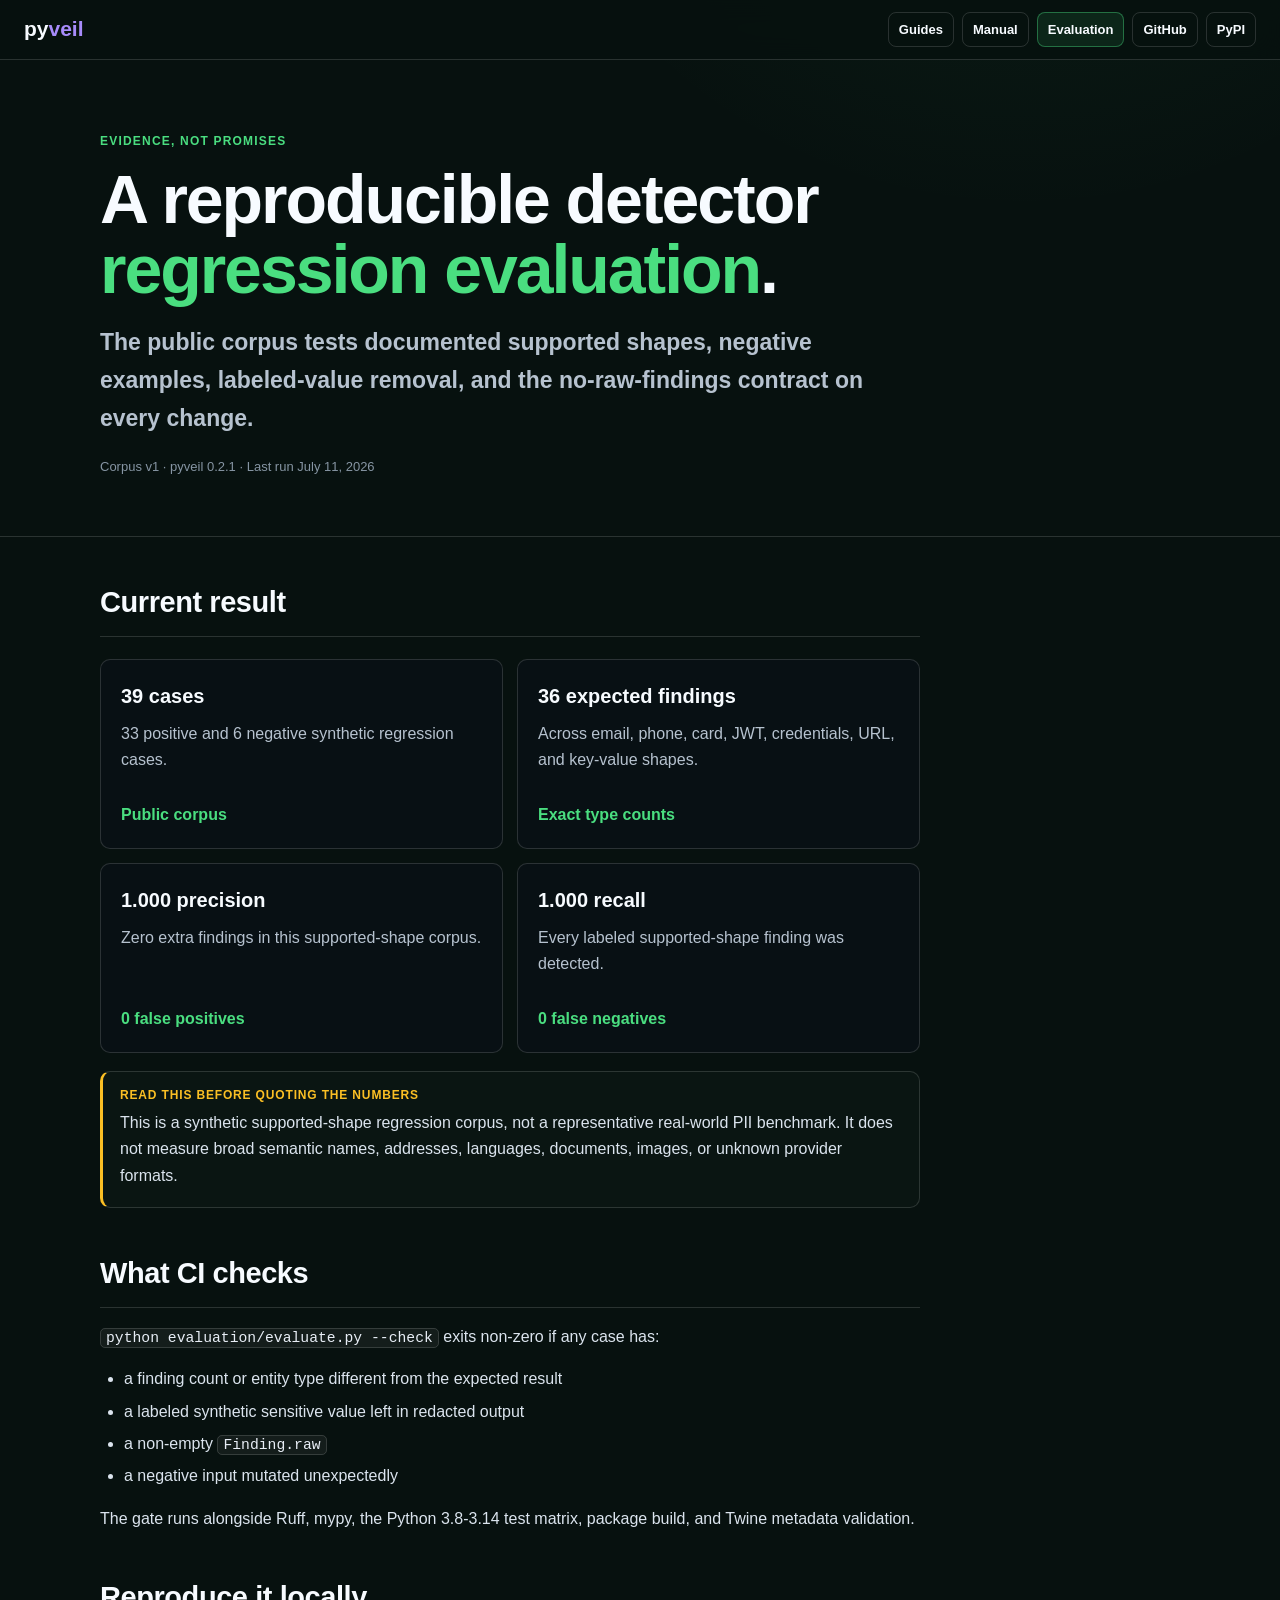
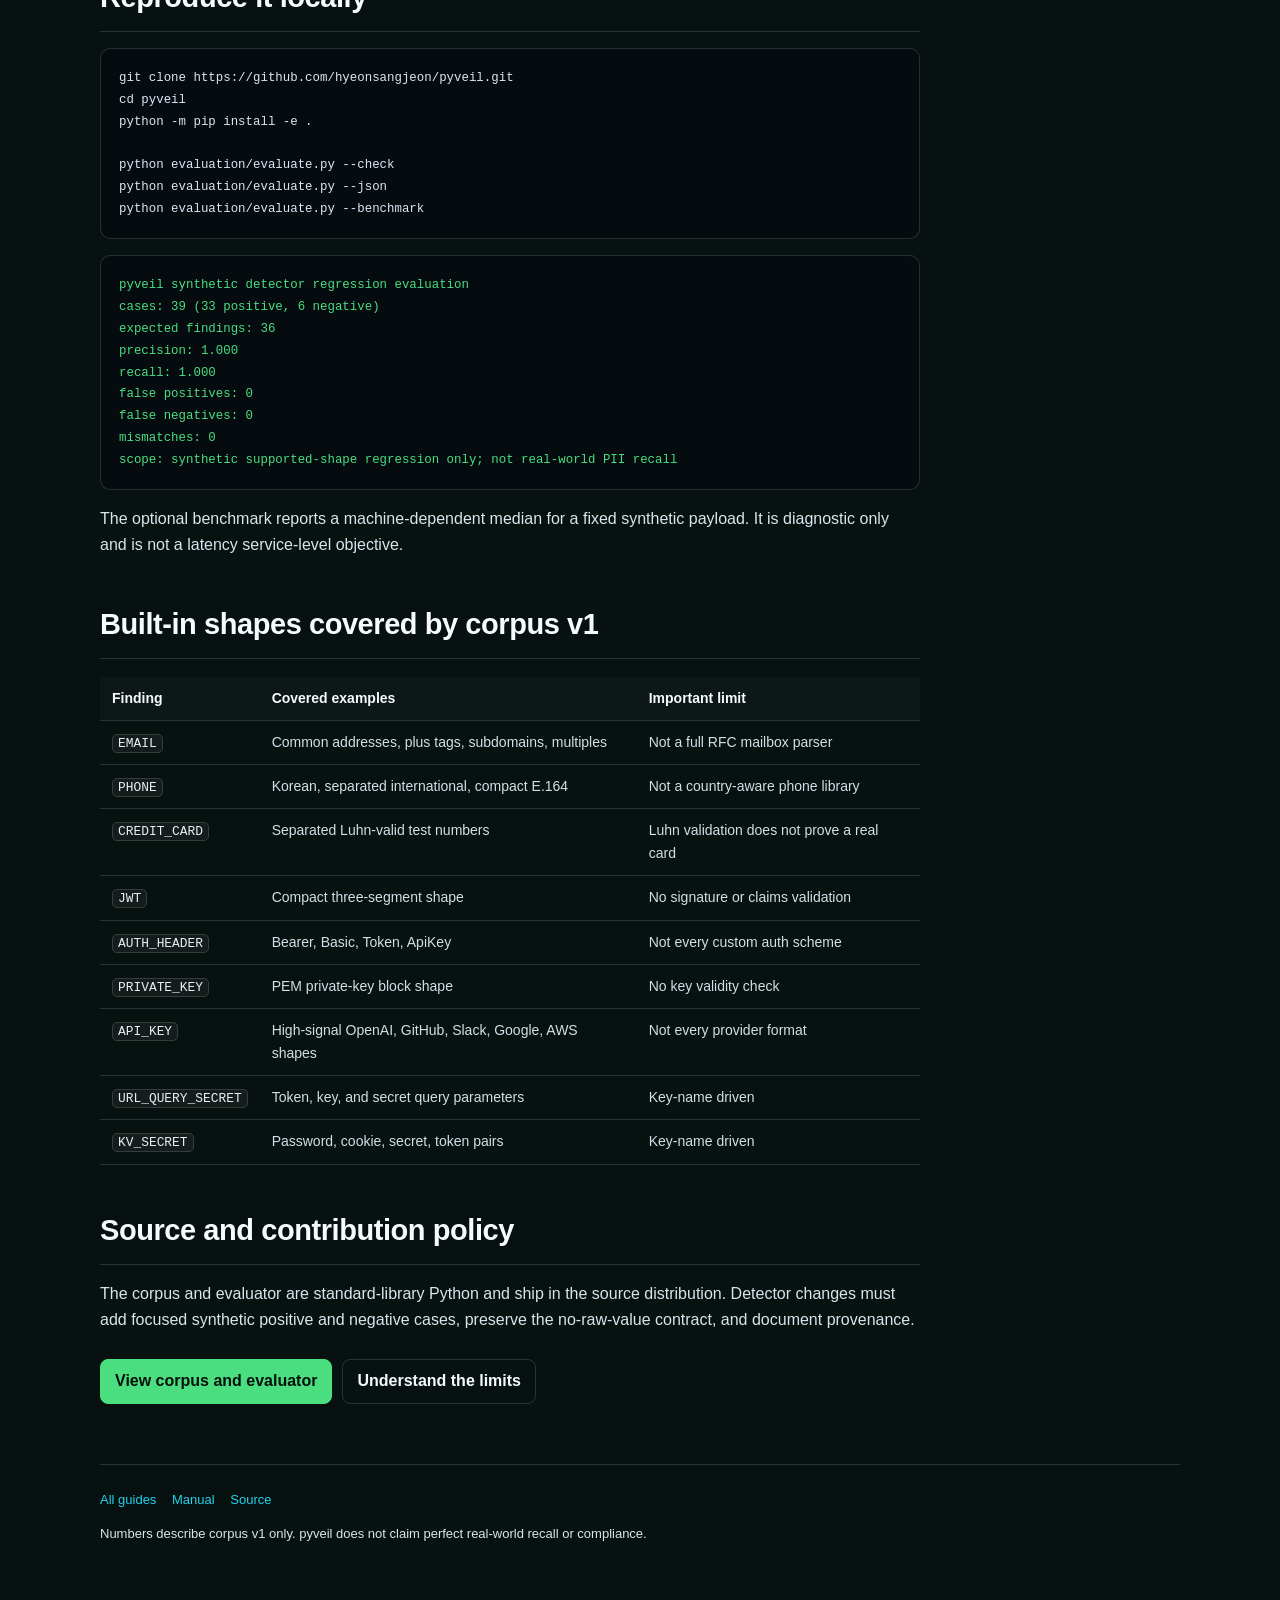
==== docs/evaluation.html @ 9793779a "feat: add evidence-backed discovery release Add search-intent guides for Python LLM and MCP PII reda" ====
<!doctype html>
<html lang="en">
<head>
  <meta charset="utf-8">
  <meta name="viewport" content="width=device-width, initial-scale=1">
  <title>pyveil detector evaluation: reproducible evidence</title>
  <meta name="description" content="Reproduce pyveil's synthetic detector regression evaluation: 39 supported-shape cases, exact mismatch checks, raw-value leak checks, and honest limitations.">
  <link rel="canonical" href="https://hyeonsangjeon.github.io/pyveil/evaluation.html">
  <link rel="icon" href="media/favicon.svg" type="image/svg+xml">
  <link rel="sitemap" href="sitemap.xml" type="application/xml">
  <link rel="alternate" href="llms.txt" type="text/plain" title="LLM-readable documentation">
  <meta property="og:type" content="article">
  <meta property="og:site_name" content="pyveil">
  <meta property="og:title" content="pyveil detector evaluation: reproducible evidence">
  <meta property="og:description" content="A public synthetic corpus, exact CI gate, and explicit limits for pyveil's built-in detectors.">
  <meta property="og:url" content="https://hyeonsangjeon.github.io/pyveil/evaluation.html">
  <meta property="og:image" content="https://hyeonsangjeon.github.io/pyveil/media/social-preview.png">
  <meta name="twitter:card" content="summary_large_image">
  <link rel="stylesheet" href="guides/style.css">
  <script type="application/ld+json">
  {
    "@context": "https://schema.org",
    "@type": "TechArticle",
    "headline": "pyveil detector evaluation: reproducible evidence",
    "datePublished": "2026-07-11",
    "dateModified": "2026-07-11",
    "author": {"@type": "Person", "name": "Hyeon Sang Jeon"},
    "mainEntityOfPage": "https://hyeonsangjeon.github.io/pyveil/evaluation.html",
    "about": ["PII detection evaluation", "secret redaction", "Python testing"]
  }
  </script>
</head>
<body>
  <header class="topbar">
    <a class="brand" href="./">py<span>veil</span></a>
    <nav class="nav" aria-label="Primary">
      <a href="guides/">Guides</a>
      <a href="manual.html">Manual</a>
      <a class="active" href="evaluation.html">Evaluation</a>
      <a href="https://github.com/hyeonsangjeon/pyveil">GitHub</a>
      <a href="https://pypi.org/project/pyveil/">PyPI</a>
    </nav>
  </header>

  <div class="hero">
    <div class="shell">
      <p class="eyebrow">Evidence, not promises</p>
      <h1>A reproducible detector <strong>regression evaluation</strong>.</h1>
      <p class="lede">The public corpus tests documented supported shapes, negative examples, labeled-value removal, and the no-raw-findings contract on every change.</p>
      <p class="meta">Corpus v1 &middot; pyveil 0.2.1 &middot; Last run July 11, 2026</p>
    </div>
  </div>

  <main class="shell">
    <article>
      <section>
        <h2>Current result</h2>
        <div class="cards">
          <div class="card"><h3>39 cases</h3><p>33 positive and 6 negative synthetic regression cases.</p><span class="more">Public corpus</span></div>
          <div class="card"><h3>36 expected findings</h3><p>Across email, phone, card, JWT, credentials, URL, and key-value shapes.</p><span class="more">Exact type counts</span></div>
          <div class="card"><h3>1.000 precision</h3><p>Zero extra findings in this supported-shape corpus.</p><span class="more">0 false positives</span></div>
          <div class="card"><h3>1.000 recall</h3><p>Every labeled supported-shape finding was detected.</p><span class="more">0 false negatives</span></div>
        </div>
        <div class="callout warn">
          <strong>Read this before quoting the numbers</strong>
          <p>This is a synthetic supported-shape regression corpus, not a representative real-world PII benchmark. It does not measure broad semantic names, addresses, languages, documents, images, or unknown provider formats.</p>
        </div>
      </section>

      <section>
        <h2>What CI checks</h2>
        <p><code>python evaluation/evaluate.py --check</code> exits non-zero if any case has:</p>
        <ul>
          <li>a finding count or entity type different from the expected result</li>
          <li>a labeled synthetic sensitive value left in redacted output</li>
          <li>a non-empty <code>Finding.raw</code></li>
          <li>a negative input mutated unexpectedly</li>
        </ul>
        <p>The gate runs alongside Ruff, mypy, the Python 3.8-3.14 test matrix, package build, and Twine metadata validation.</p>
      </section>

      <section>
        <h2>Reproduce it locally</h2>
        <pre><code>git clone https://github.com/hyeonsangjeon/pyveil.git
cd pyveil
python -m pip install -e .

python evaluation/evaluate.py --check
python evaluation/evaluate.py --json
python evaluation/evaluate.py --benchmark</code></pre>
        <pre class="out"><code>pyveil synthetic detector regression evaluation
cases: 39 (33 positive, 6 negative)
expected findings: 36
precision: 1.000
recall: 1.000
false positives: 0
false negatives: 0
mismatches: 0
scope: synthetic supported-shape regression only; not real-world PII recall</code></pre>
        <p>The optional benchmark reports a machine-dependent median for a fixed synthetic payload. It is diagnostic only and is not a latency service-level objective.</p>
      </section>

      <section>
        <h2>Built-in shapes covered by corpus v1</h2>
        <table>
          <thead><tr><th>Finding</th><th>Covered examples</th><th>Important limit</th></tr></thead>
          <tbody>
            <tr><td><code>EMAIL</code></td><td>Common addresses, plus tags, subdomains, multiples</td><td>Not a full RFC mailbox parser</td></tr>
            <tr><td><code>PHONE</code></td><td>Korean, separated international, compact E.164</td><td>Not a country-aware phone library</td></tr>
            <tr><td><code>CREDIT_CARD</code></td><td>Separated Luhn-valid test numbers</td><td>Luhn validation does not prove a real card</td></tr>
            <tr><td><code>JWT</code></td><td>Compact three-segment shape</td><td>No signature or claims validation</td></tr>
            <tr><td><code>AUTH_HEADER</code></td><td>Bearer, Basic, Token, ApiKey</td><td>Not every custom auth scheme</td></tr>
            <tr><td><code>PRIVATE_KEY</code></td><td>PEM private-key block shape</td><td>No key validity check</td></tr>
            <tr><td><code>API_KEY</code></td><td>High-signal OpenAI, GitHub, Slack, Google, AWS shapes</td><td>Not every provider format</td></tr>
            <tr><td><code>URL_QUERY_SECRET</code></td><td>Token, key, and secret query parameters</td><td>Key-name driven</td></tr>
            <tr><td><code>KV_SECRET</code></td><td>Password, cookie, secret, token pairs</td><td>Key-name driven</td></tr>
          </tbody>
        </table>
      </section>

      <section>
        <h2>Source and contribution policy</h2>
        <p>The corpus and evaluator are standard-library Python and ship in the source distribution. Detector changes must add focused synthetic positive and negative cases, preserve the no-raw-value contract, and document provenance.</p>
        <div class="actions">
          <a class="button primary" href="https://github.com/hyeonsangjeon/pyveil/tree/main/evaluation">View corpus and evaluator</a>
          <a class="button" href="guides/pyveil-vs-presidio.html">Understand the limits</a>
        </div>
      </section>
    </article>

    <footer class="footer">
      <a href="guides/">All guides</a>
      <a href="manual.html">Manual</a>
      <a href="https://github.com/hyeonsangjeon/pyveil">Source</a>
      <p>Numbers describe corpus v1 only. pyveil does not claim perfect real-world recall or compliance.</p>
    </footer>
  </main>
</body>
</html>
---- docs/guides/style.css ----
:root {
  color-scheme: dark;
  --bg: #07110f;
  --bg-soft: #0a1512;
  --ink: #f7fbff;
  --muted: #b6c2cf;
  --faint: #8695a3;
  --line: rgba(255, 255, 255, 0.14);
  --panel: rgba(9, 17, 22, 0.9);
  --code: #050b0f;
  --green: #4ade80;
  --violet: #a78bfa;
  --cyan: #22d3ee;
  --amber: #fbbf24;
}

* { box-sizing: border-box; }
html { scroll-behavior: smooth; }
body {
  margin: 0;
  background:
    radial-gradient(circle at 80% -10%, rgba(74, 222, 128, 0.08), transparent 34rem),
    var(--bg);
  color: var(--ink);
  font-family: -apple-system, BlinkMacSystemFont, "SF Pro Display", "Helvetica Neue", Arial, sans-serif;
  line-height: 1.65;
  -webkit-font-smoothing: antialiased;
}

a { color: var(--cyan); text-decoration: none; }
a:hover { text-decoration: underline; }
code {
  font-family: "SF Mono", SFMono-Regular, Menlo, Monaco, Consolas, monospace;
  font-size: 0.92em;
}
p code, li code, td code {
  padding: 1px 5px;
  border: 1px solid var(--line);
  border-radius: 5px;
  background: rgba(255,255,255,0.05);
  color: #e8eef6;
}

.topbar {
  position: sticky;
  top: 0;
  z-index: 20;
  display: flex;
  align-items: center;
  justify-content: space-between;
  gap: 18px;
  min-height: 60px;
  padding: 10px 24px;
  border-bottom: 1px solid var(--line);
  background: rgba(7, 17, 15, 0.9);
  backdrop-filter: blur(12px);
}
.brand { color: var(--ink); font-size: 21px; font-weight: 850; }
.brand:hover { text-decoration: none; }
.brand span { color: var(--violet); }
.nav { display: flex; align-items: center; flex-wrap: wrap; justify-content: flex-end; gap: 8px; }
.nav a {
  padding: 6px 10px;
  border: 1px solid var(--line);
  border-radius: 8px;
  color: var(--ink);
  font-size: 13px;
  font-weight: 700;
}
.nav a:hover, .nav a.active { background: rgba(74,222,128,0.1); border-color: rgba(74,222,128,0.4); text-decoration: none; }

.shell { width: min(1080px, calc(100% - 40px)); margin: 0 auto; }
.hero { padding: 72px 0 46px; border-bottom: 1px solid var(--line); }
.eyebrow {
  margin: 0 0 12px;
  color: var(--green);
  font-size: 12px;
  font-weight: 850;
  letter-spacing: 0.1em;
  text-transform: uppercase;
}
h1 {
  max-width: 850px;
  margin: 0;
  font-size: clamp(38px, 6vw, 68px);
  line-height: 1.03;
  letter-spacing: -0.03em;
}
h1 strong { color: var(--green); }
.lede {
  max-width: 800px;
  margin: 20px 0 0;
  color: var(--muted);
  font-size: clamp(18px, 2.3vw, 23px);
  font-weight: 560;
}
.meta { margin-top: 18px; color: var(--faint); font-size: 13px; }
.actions { display: flex; flex-wrap: wrap; gap: 10px; margin-top: 26px; }
.button {
  display: inline-flex;
  align-items: center;
  min-height: 40px;
  padding: 8px 14px;
  border: 1px solid var(--line);
  border-radius: 8px;
  color: var(--ink);
  font-weight: 750;
}
.button:hover { text-decoration: none; background: rgba(255,255,255,0.05); }
.button.primary { color: #04120b; border-color: var(--green); background: var(--green); }

main { padding: 42px 0 80px; }
article { max-width: 820px; }
section { scroll-margin-top: 76px; margin-top: 42px; }
section:first-child { margin-top: 0; }
h2 {
  margin: 0 0 14px;
  padding-bottom: 9px;
  border-bottom: 1px solid var(--line);
  font-size: 29px;
  letter-spacing: -0.015em;
}
h3 { margin: 28px 0 8px; font-size: 19px; }
p, li { color: #dbe4ee; }
ul, ol { padding-left: 24px; }
li { margin: 6px 0; }

.toc {
  display: flex;
  flex-wrap: wrap;
  gap: 7px;
  margin: 0 0 30px;
  padding: 14px;
  border: 1px solid var(--line);
  border-radius: 10px;
  background: var(--bg-soft);
}
.toc a { padding: 4px 8px; border-radius: 6px; color: var(--muted); font-size: 13px; font-weight: 700; }
.toc a:hover { background: rgba(255,255,255,0.06); color: var(--ink); text-decoration: none; }

.cards { display: grid; grid-template-columns: repeat(2, minmax(0, 1fr)); gap: 14px; margin-top: 22px; }
.card {
  display: flex;
  min-height: 190px;
  flex-direction: column;
  padding: 20px;
  border: 1px solid var(--line);
  border-radius: 10px;
  background: var(--panel);
  color: inherit;
}
.card:hover { border-color: rgba(74,222,128,0.5); transform: translateY(-2px); text-decoration: none; }
.card h2, .card h3 { margin: 0 0 8px; padding: 0; border: 0; font-size: 20px; }
.card p { margin: 0; color: var(--muted); }
.card .more { margin-top: auto; padding-top: 18px; color: var(--green); font-weight: 800; }

pre {
  position: relative;
  margin: 16px 0;
  padding: 18px;
  overflow: auto;
  border: 1px solid var(--line);
  border-radius: 10px;
  background: var(--code);
  color: #dce7f5;
  font-size: 13.5px;
  line-height: 1.6;
}
.out { color: var(--green); }
.comment { color: var(--faint); }

table { width: 100%; margin: 18px 0; border-collapse: collapse; font-size: 14px; }
th, td { padding: 10px 12px; border-bottom: 1px solid var(--line); text-align: left; vertical-align: top; }
th { color: var(--ink); background: rgba(255,255,255,0.025); }
td { color: #d4dee8; }
.yes { color: var(--green); font-weight: 800; }
.partial { color: var(--amber); font-weight: 800; }

.callout {
  margin: 18px 0;
  padding: 14px 17px;
  border: 1px solid var(--line);
  border-left: 3px solid var(--green);
  border-radius: 10px;
  background: var(--bg-soft);
}
.callout.warn { border-left-color: var(--amber); }
.callout strong:first-child { display: block; margin-bottom: 4px; color: var(--green); font-size: 12px; letter-spacing: .07em; text-transform: uppercase; }
.callout.warn strong:first-child { color: var(--amber); }
.callout p { margin: 4px 0; }

.flow {
  display: flex;
  align-items: center;
  flex-wrap: wrap;
  gap: 9px;
  margin: 18px 0;
  padding: 16px;
  border: 1px solid var(--line);
  border-radius: 10px;
  background: var(--bg-soft);
}
.node { padding: 7px 11px; border: 1px solid var(--line); border-radius: 7px; font-size: 13px; font-weight: 750; }
.node.safe { color: var(--green); border-color: rgba(74,222,128,.4); }
.node.veil { color: var(--violet); border-color: rgba(167,139,250,.45); }
.arrow { color: var(--faint); font-weight: 800; }

.footer { margin-top: 60px; padding: 24px 0 50px; border-top: 1px solid var(--line); color: var(--faint); font-size: 13px; }
.footer a { margin-right: 12px; }

@media (max-width: 720px) {
  .topbar { align-items: flex-start; padding: 10px 16px; }
  .nav a:nth-child(n+4) { display: none; }
  .shell { width: min(100% - 30px, 1080px); }
  .hero { padding: 48px 0 34px; }
  section { scroll-margin-top: 120px; }
  .cards { grid-template-columns: 1fr; }
  table { display: block; overflow-x: auto; }
  h1 { font-size: 38px; }
  pre { font-size: 12.5px; }
}
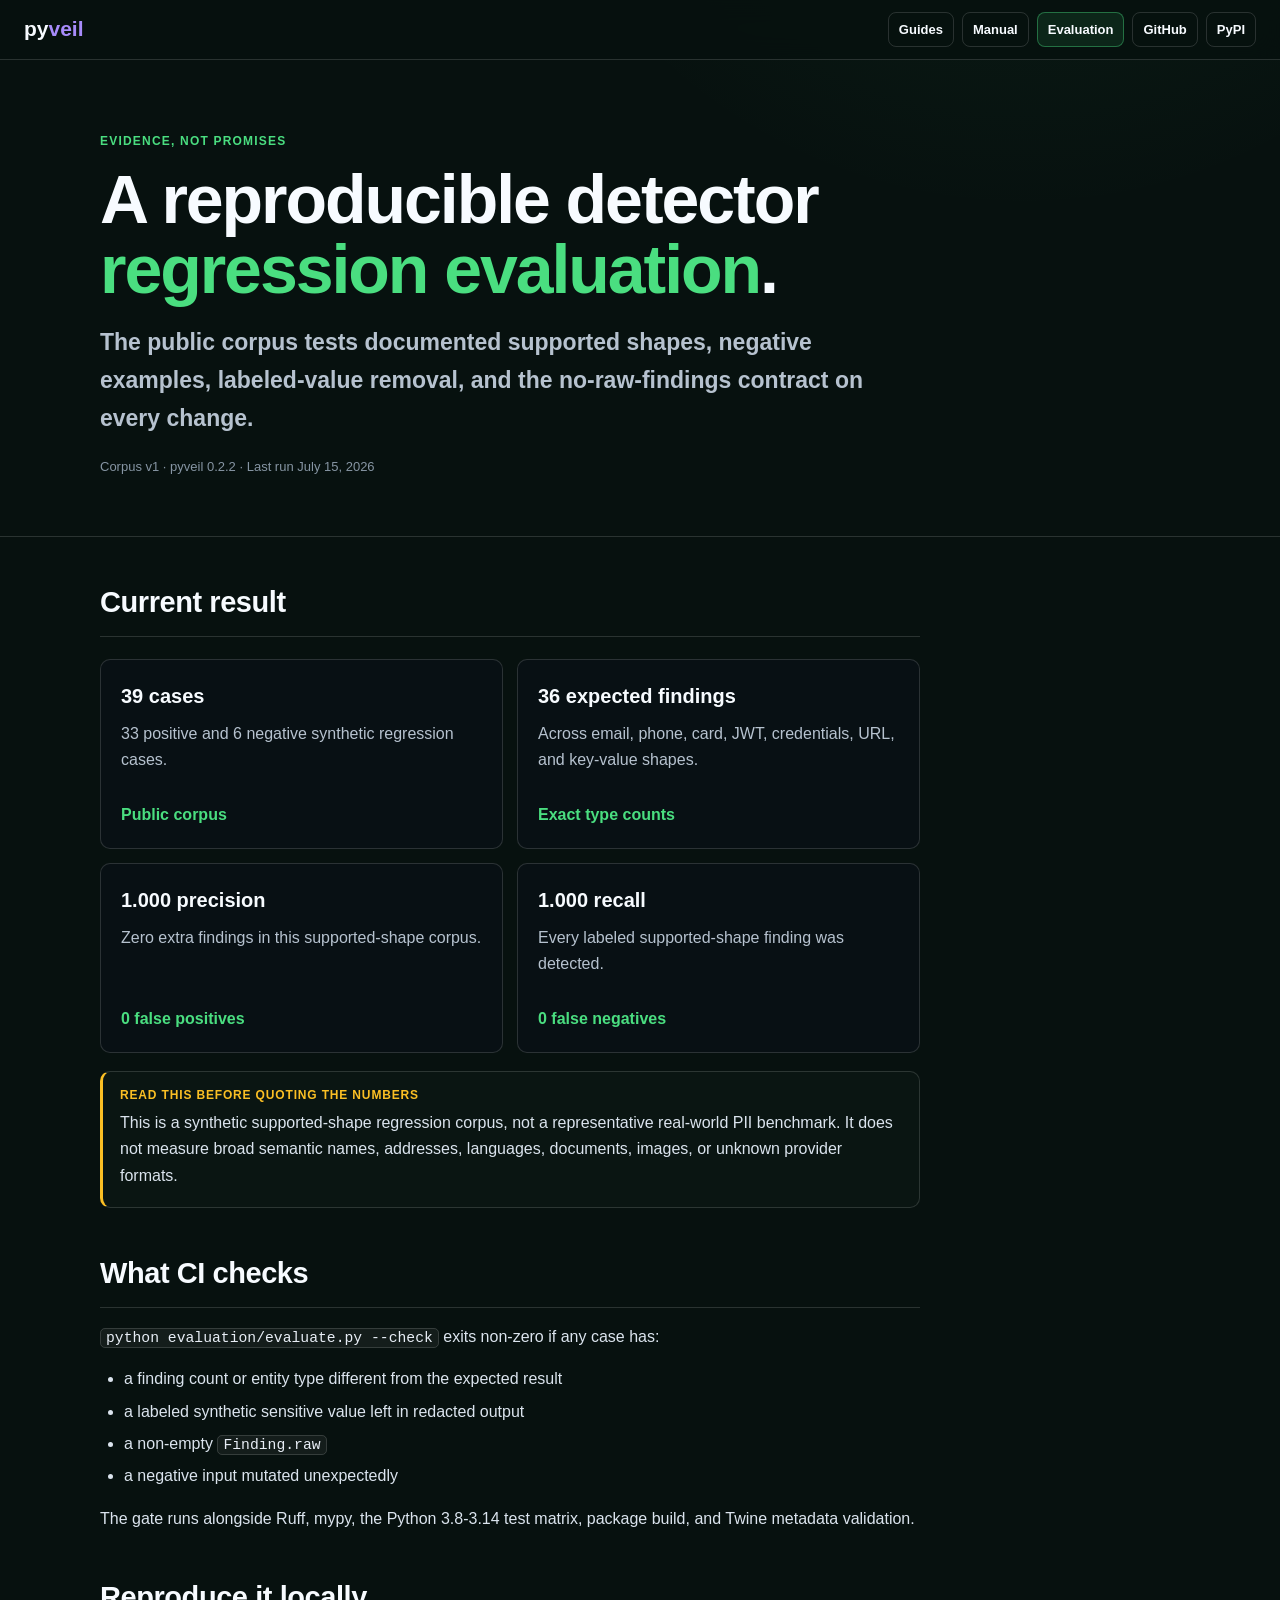
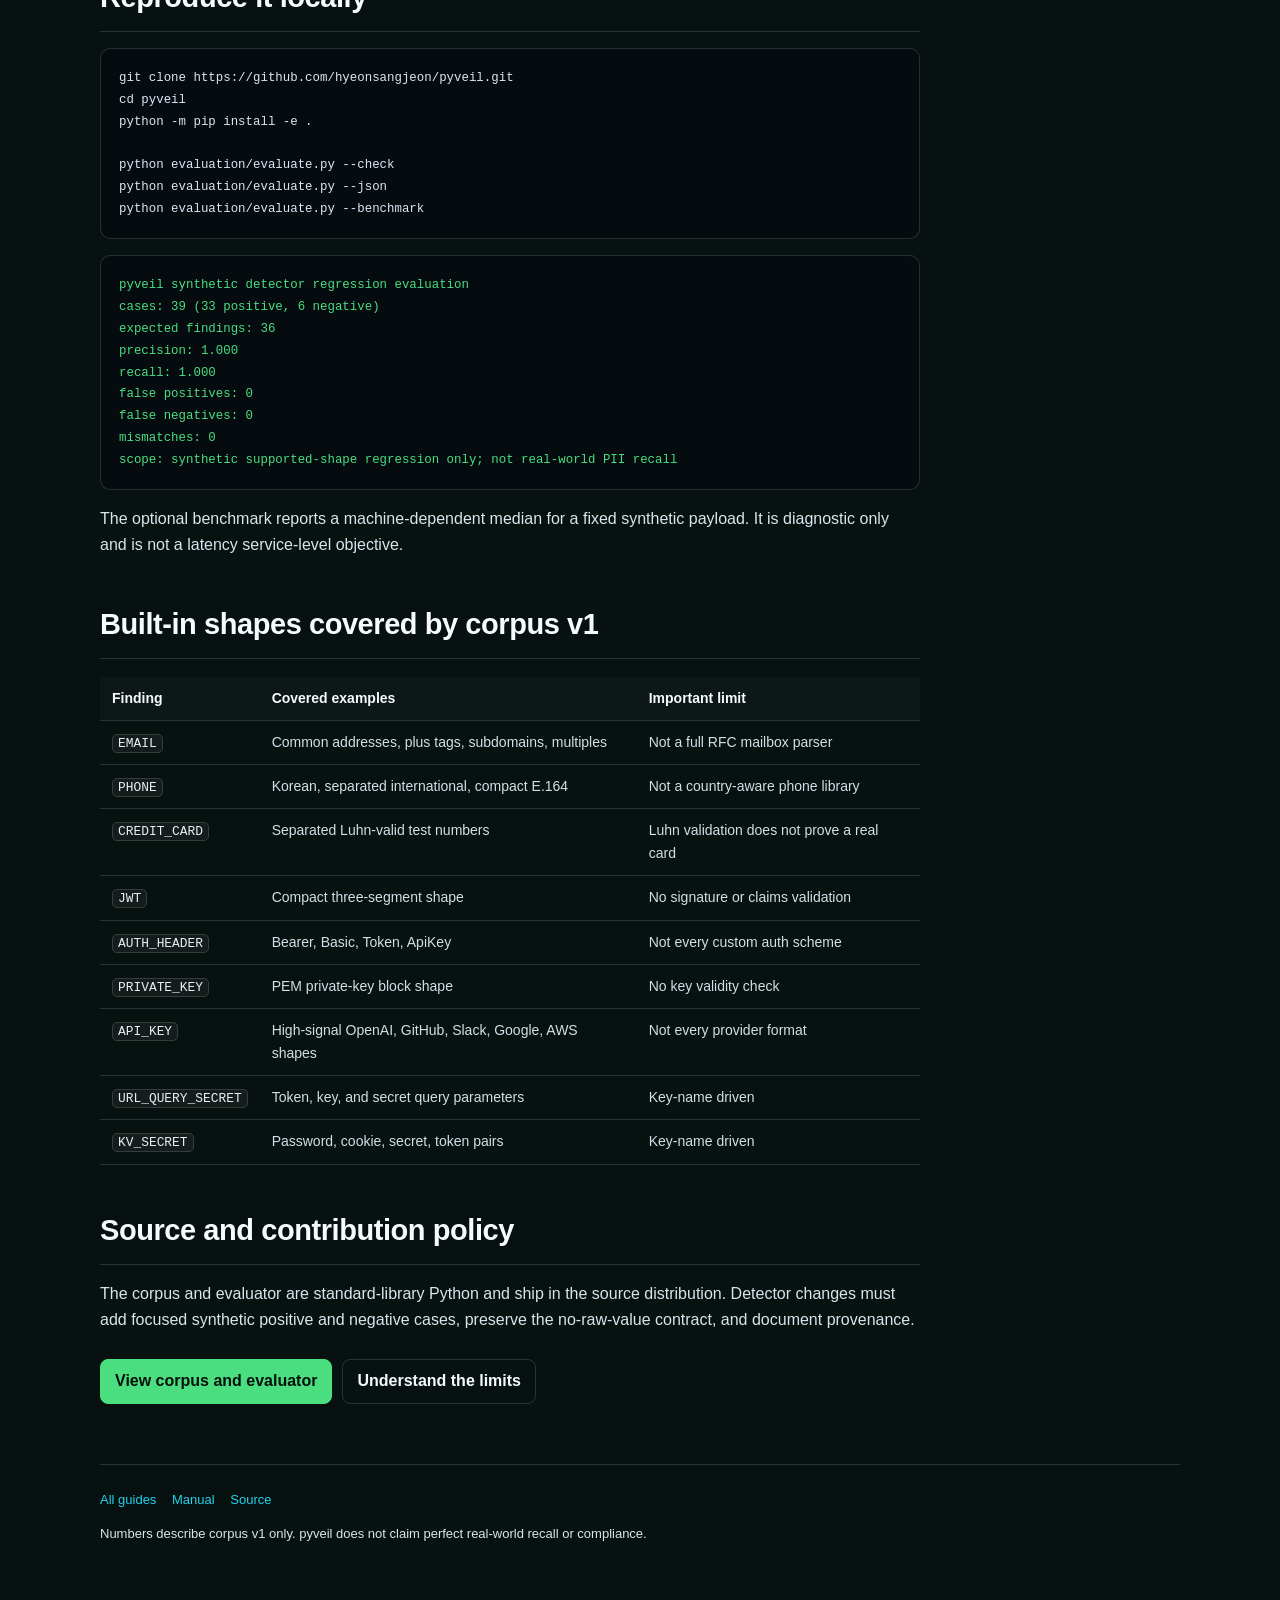
==== commit 75730a6e: "Prepare pyveil v0.2.2" ====
--- a/docs/evaluation.html
+++ b/docs/evaluation.html
@@ -47,7 +47,7 @@
       <p class="eyebrow">Evidence, not promises</p>
       <h1>A reproducible detector <strong>regression evaluation</strong>.</h1>
       <p class="lede">The public corpus tests documented supported shapes, negative examples, labeled-value removal, and the no-raw-findings contract on every change.</p>
-      <p class="meta">Corpus v1 &middot; pyveil 0.2.1 &middot; Last run July 11, 2026</p>
+      <p class="meta">Corpus v1 &middot; pyveil 0.2.2 &middot; Last run July 15, 2026</p>
     </div>
   </div>
 
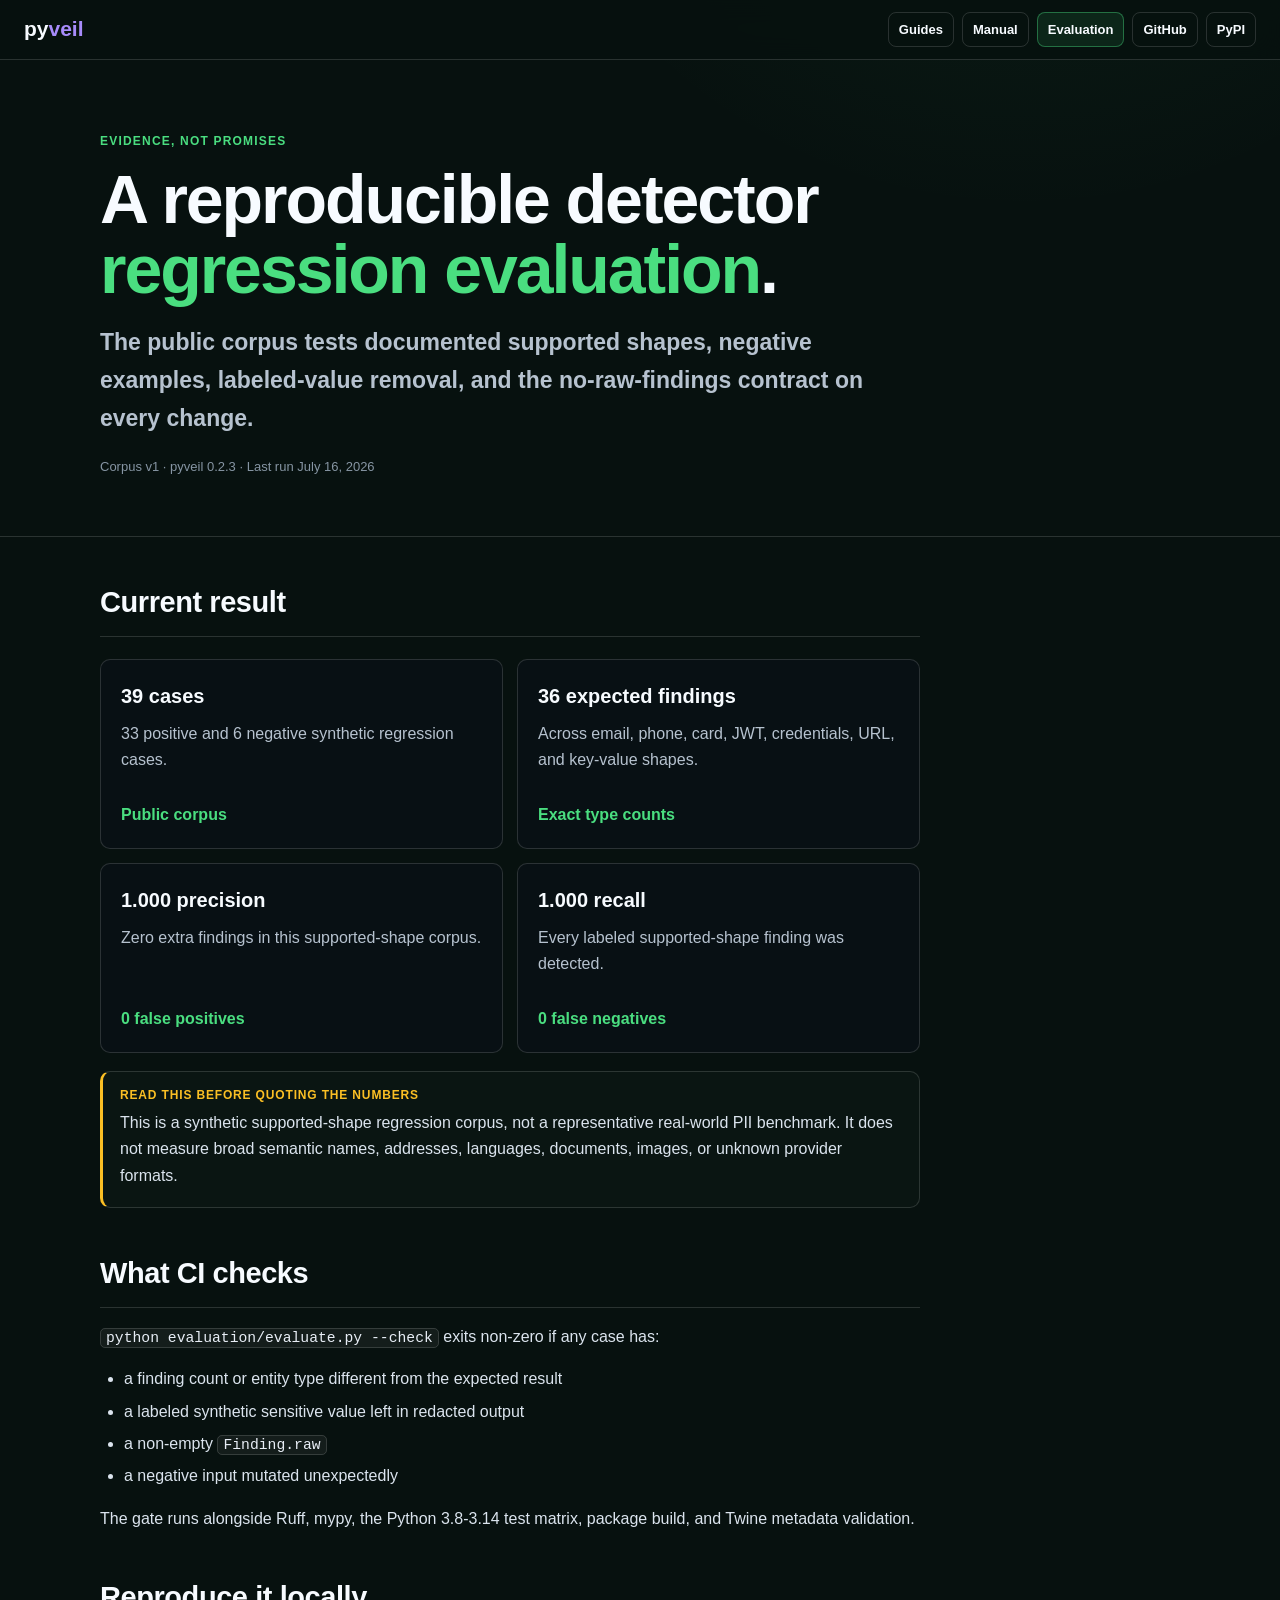
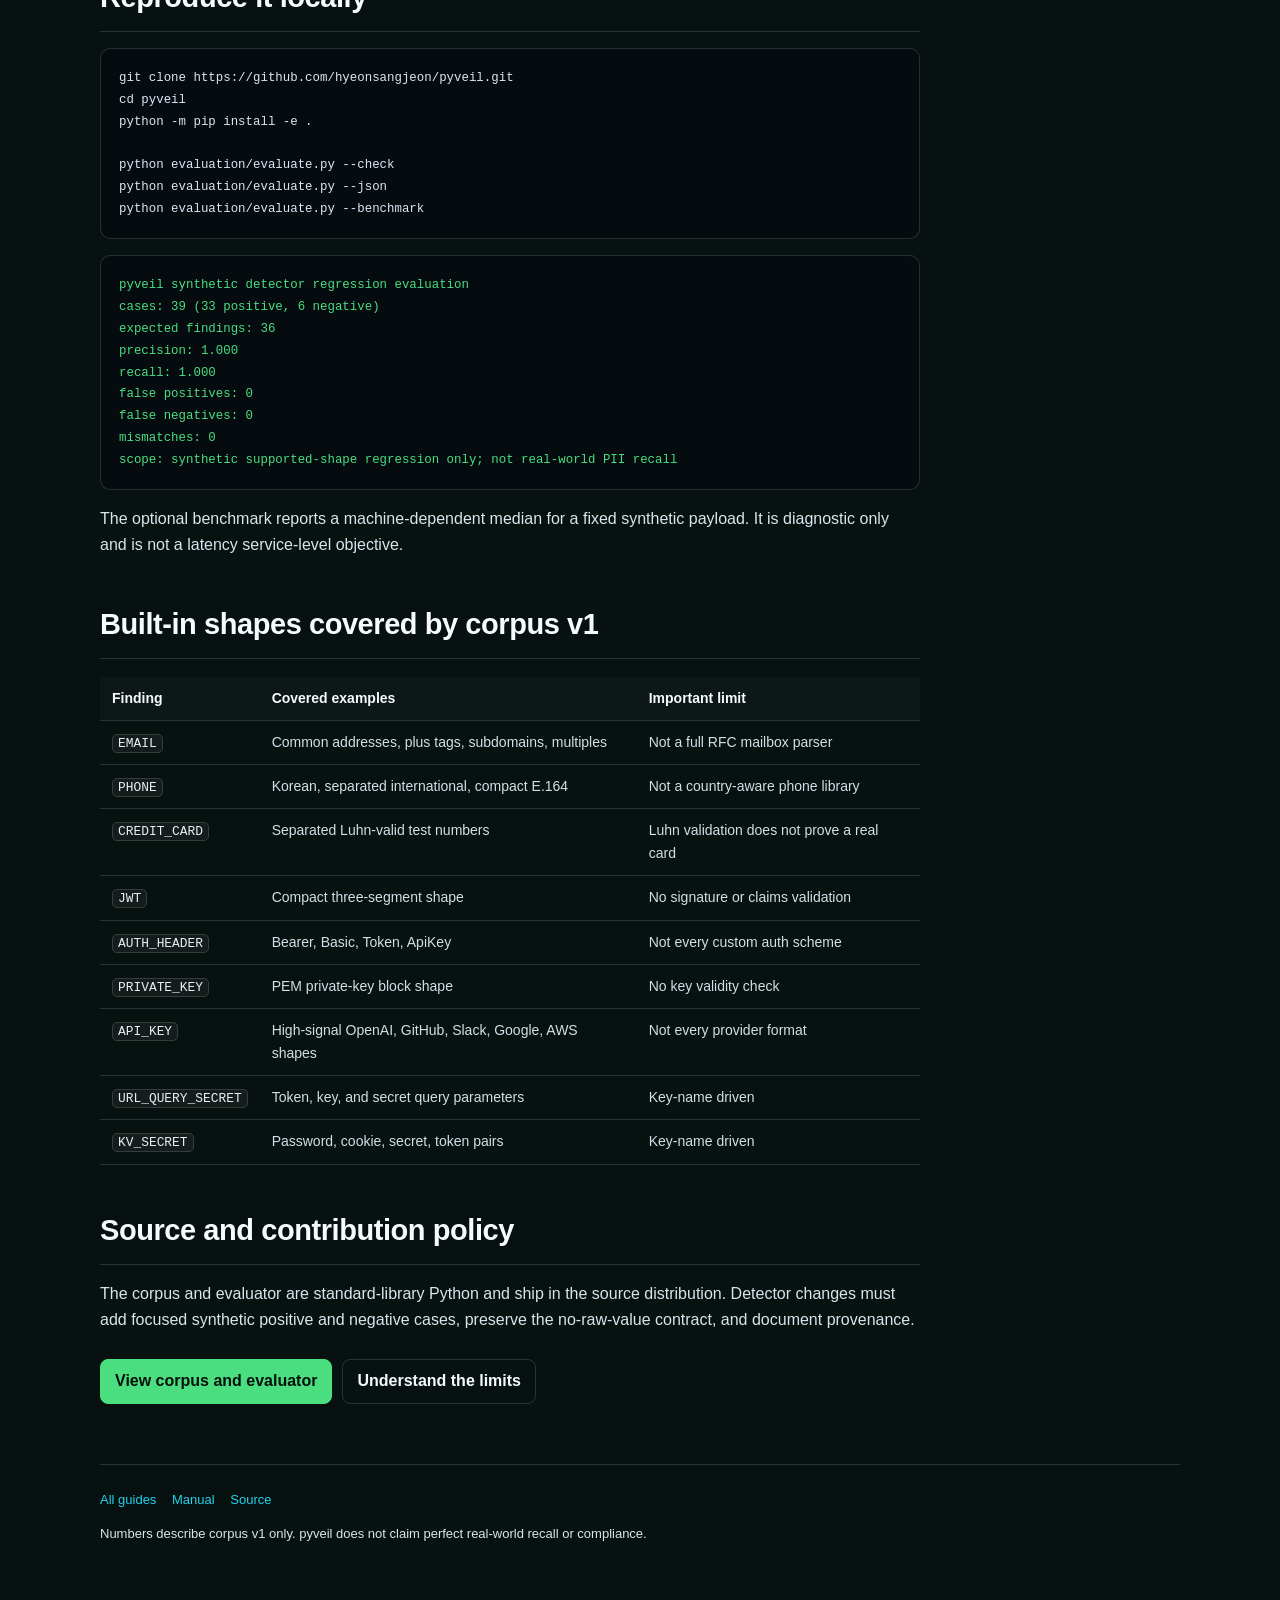
==== commit 353d1dd8: "Add Ollama redaction integration and release v0.2.3" ====
--- a/docs/evaluation.html
+++ b/docs/evaluation.html
@@ -47,7 +47,7 @@
       <p class="eyebrow">Evidence, not promises</p>
       <h1>A reproducible detector <strong>regression evaluation</strong>.</h1>
       <p class="lede">The public corpus tests documented supported shapes, negative examples, labeled-value removal, and the no-raw-findings contract on every change.</p>
-      <p class="meta">Corpus v1 &middot; pyveil 0.2.2 &middot; Last run July 15, 2026</p>
+      <p class="meta">Corpus v1 &middot; pyveil 0.2.3 &middot; Last run July 16, 2026</p>
     </div>
   </div>
 
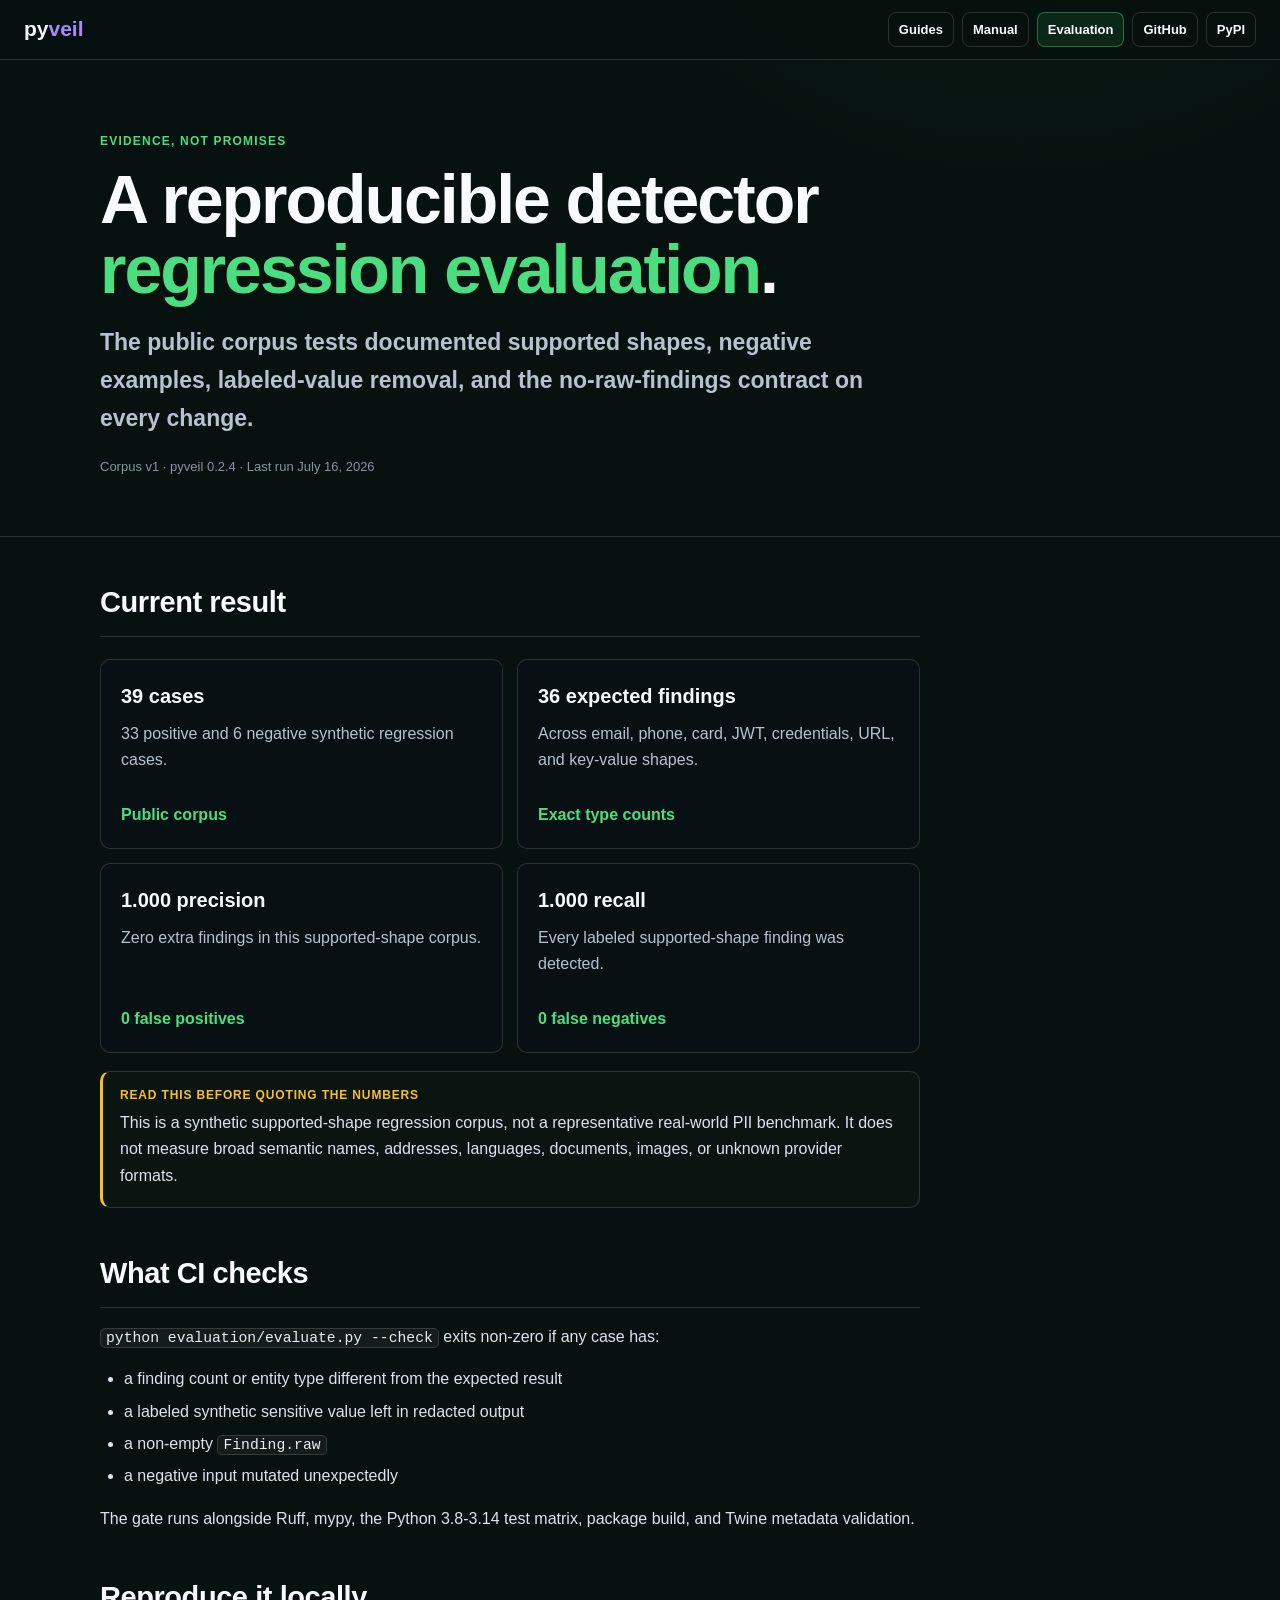
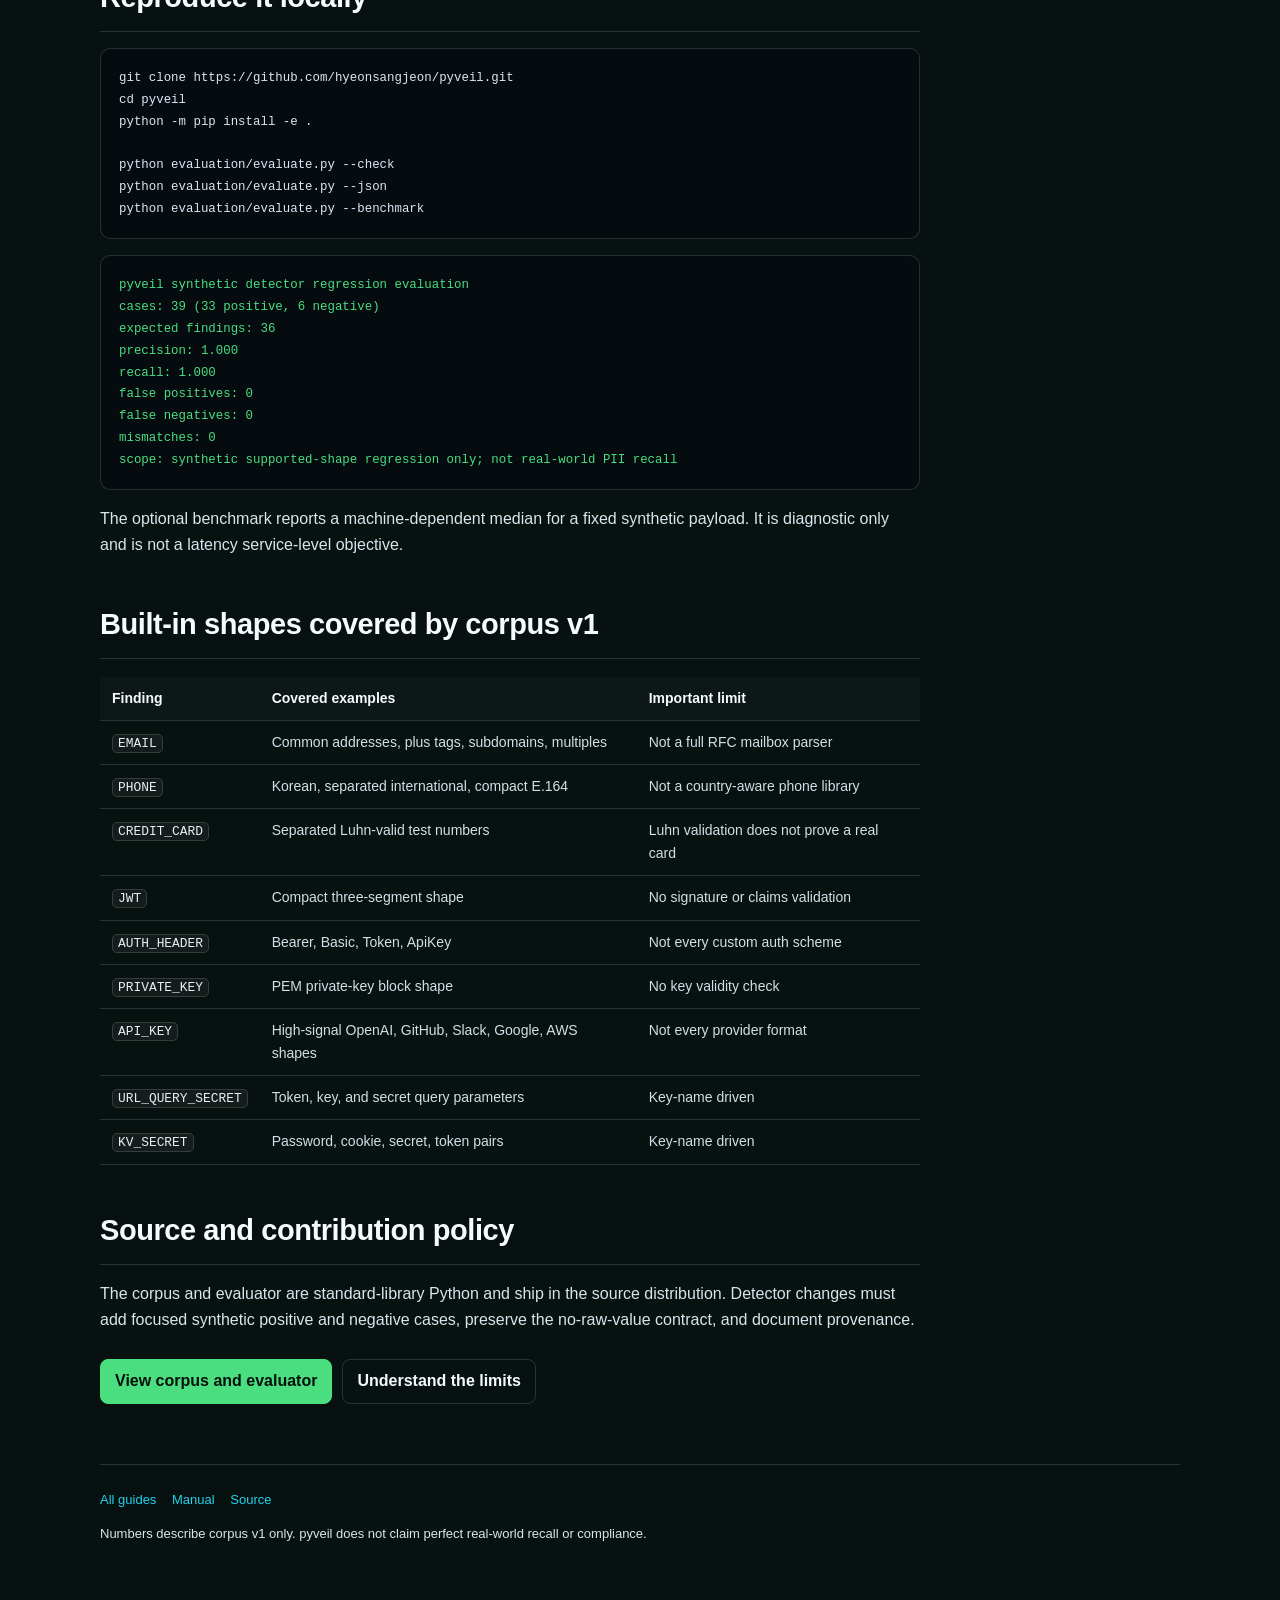
==== commit 20cead6c: "Add keyless OpenAI and Claude integrations" ====
--- a/docs/evaluation.html
+++ b/docs/evaluation.html
@@ -47,7 +47,7 @@
       <p class="eyebrow">Evidence, not promises</p>
       <h1>A reproducible detector <strong>regression evaluation</strong>.</h1>
       <p class="lede">The public corpus tests documented supported shapes, negative examples, labeled-value removal, and the no-raw-findings contract on every change.</p>
-      <p class="meta">Corpus v1 &middot; pyveil 0.2.3 &middot; Last run July 16, 2026</p>
+      <p class="meta">Corpus v1 &middot; pyveil 0.2.4 &middot; Last run July 16, 2026</p>
     </div>
   </div>
 
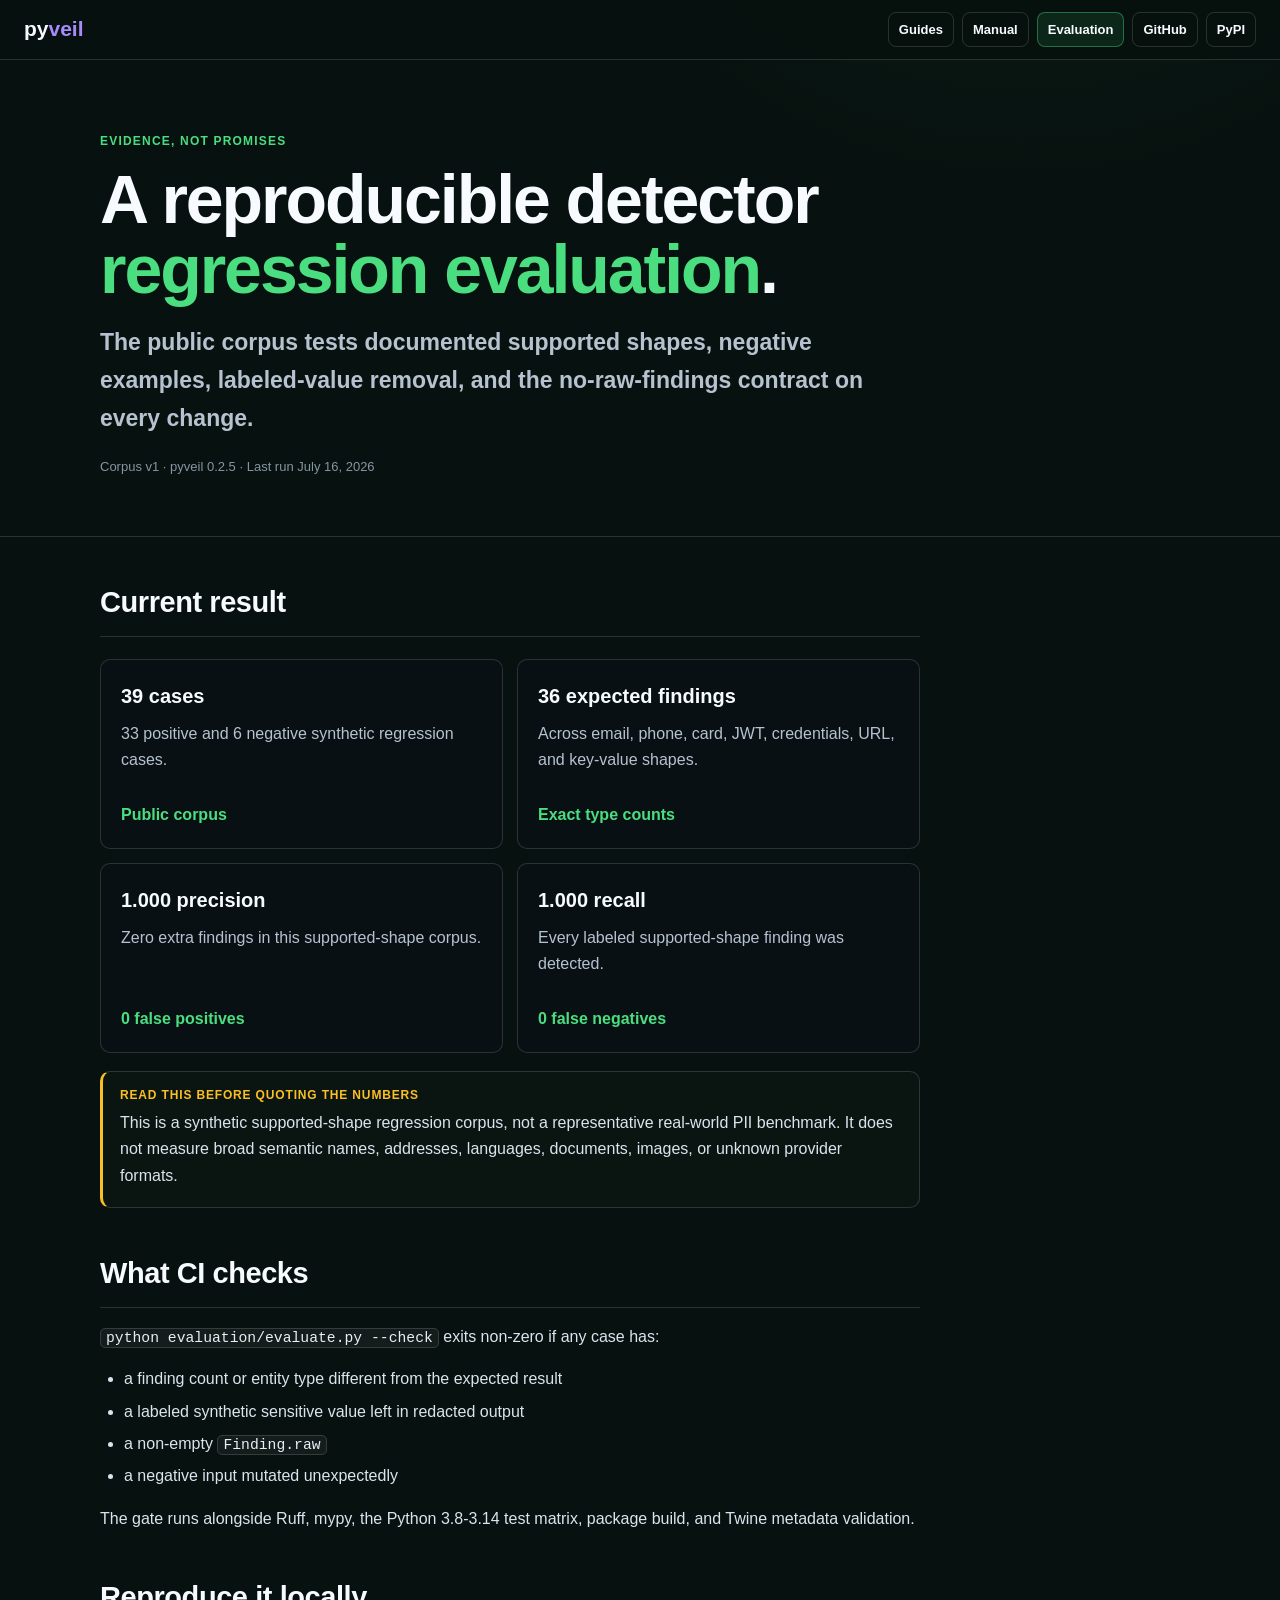
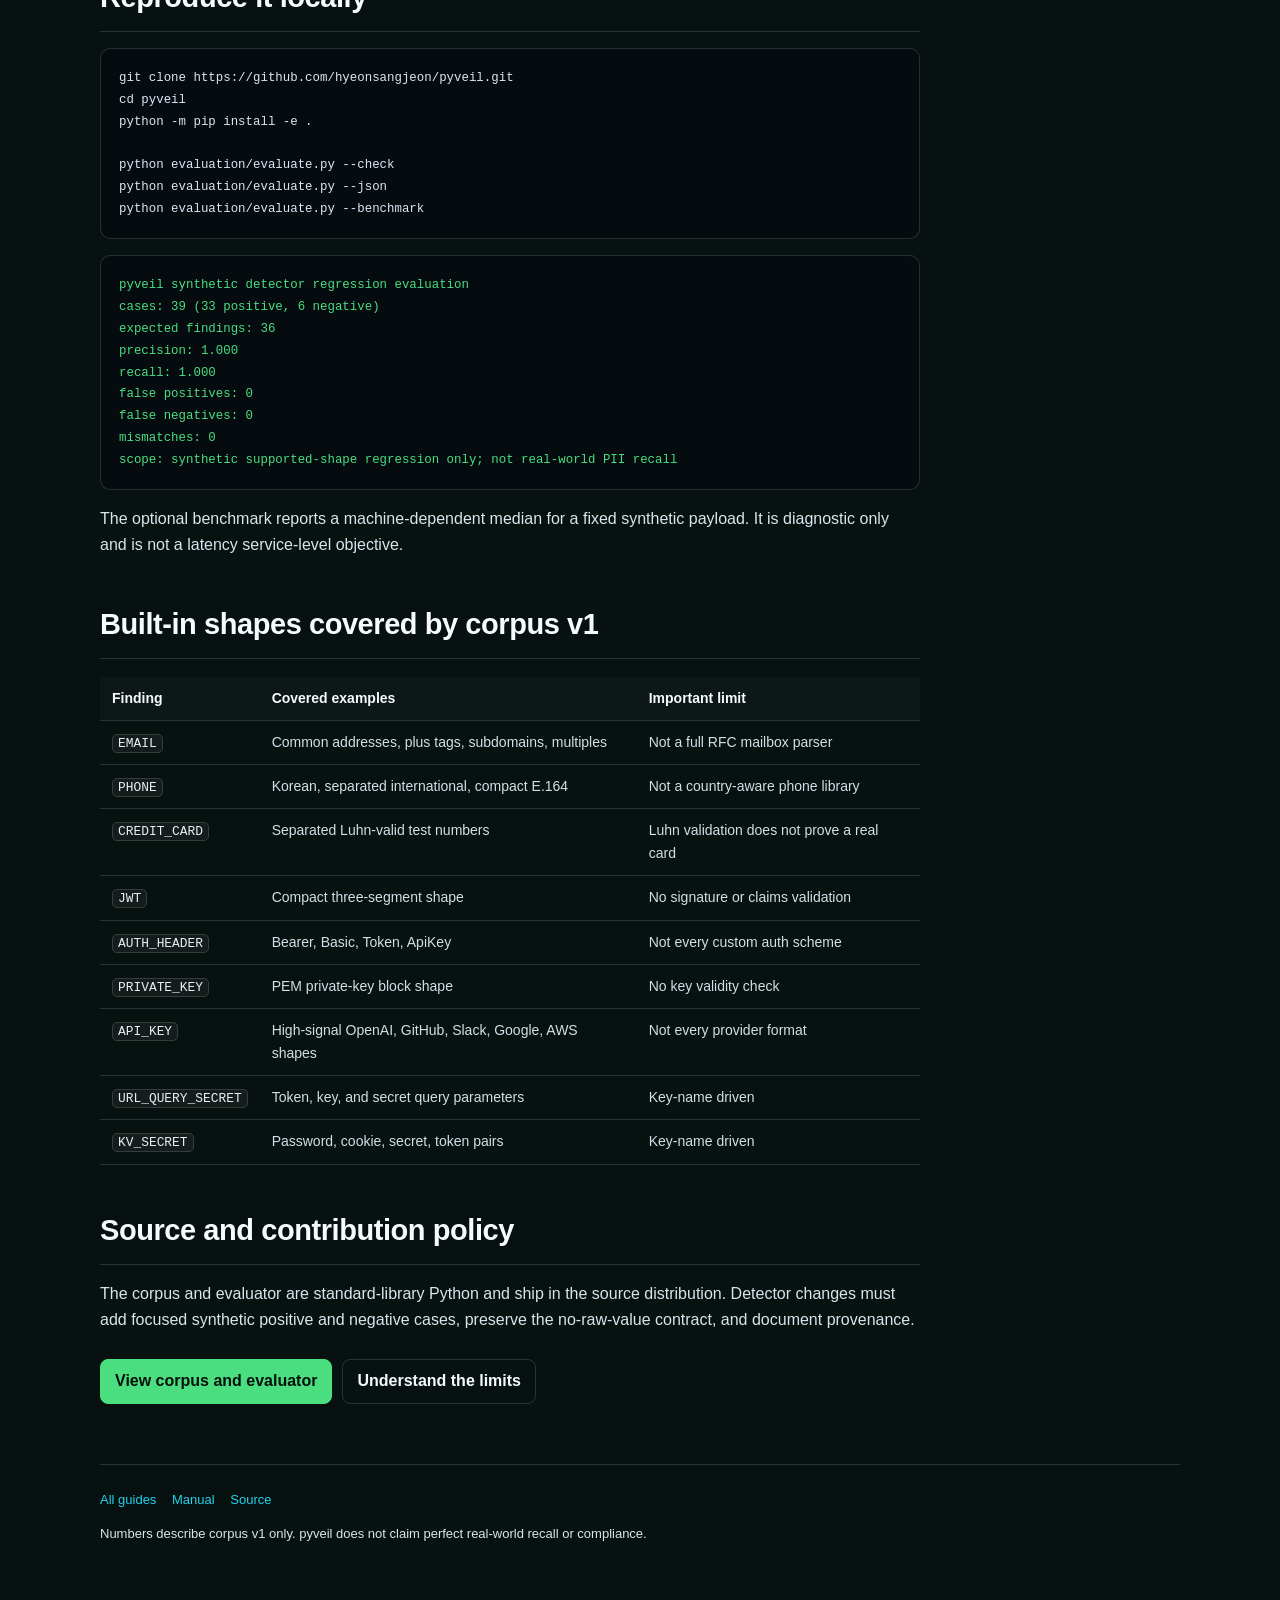
==== commit 6af5c989: "chore: release v0.2.5 Bump version to 0.2.5 and finalize the changelog for the verifiable compatibil" ====
--- a/docs/evaluation.html
+++ b/docs/evaluation.html
@@ -47,7 +47,7 @@
       <p class="eyebrow">Evidence, not promises</p>
       <h1>A reproducible detector <strong>regression evaluation</strong>.</h1>
       <p class="lede">The public corpus tests documented supported shapes, negative examples, labeled-value removal, and the no-raw-findings contract on every change.</p>
-      <p class="meta">Corpus v1 &middot; pyveil 0.2.4 &middot; Last run July 16, 2026</p>
+      <p class="meta">Corpus v1 &middot; pyveil 0.2.5 &middot; Last run July 16, 2026</p>
     </div>
   </div>
 
